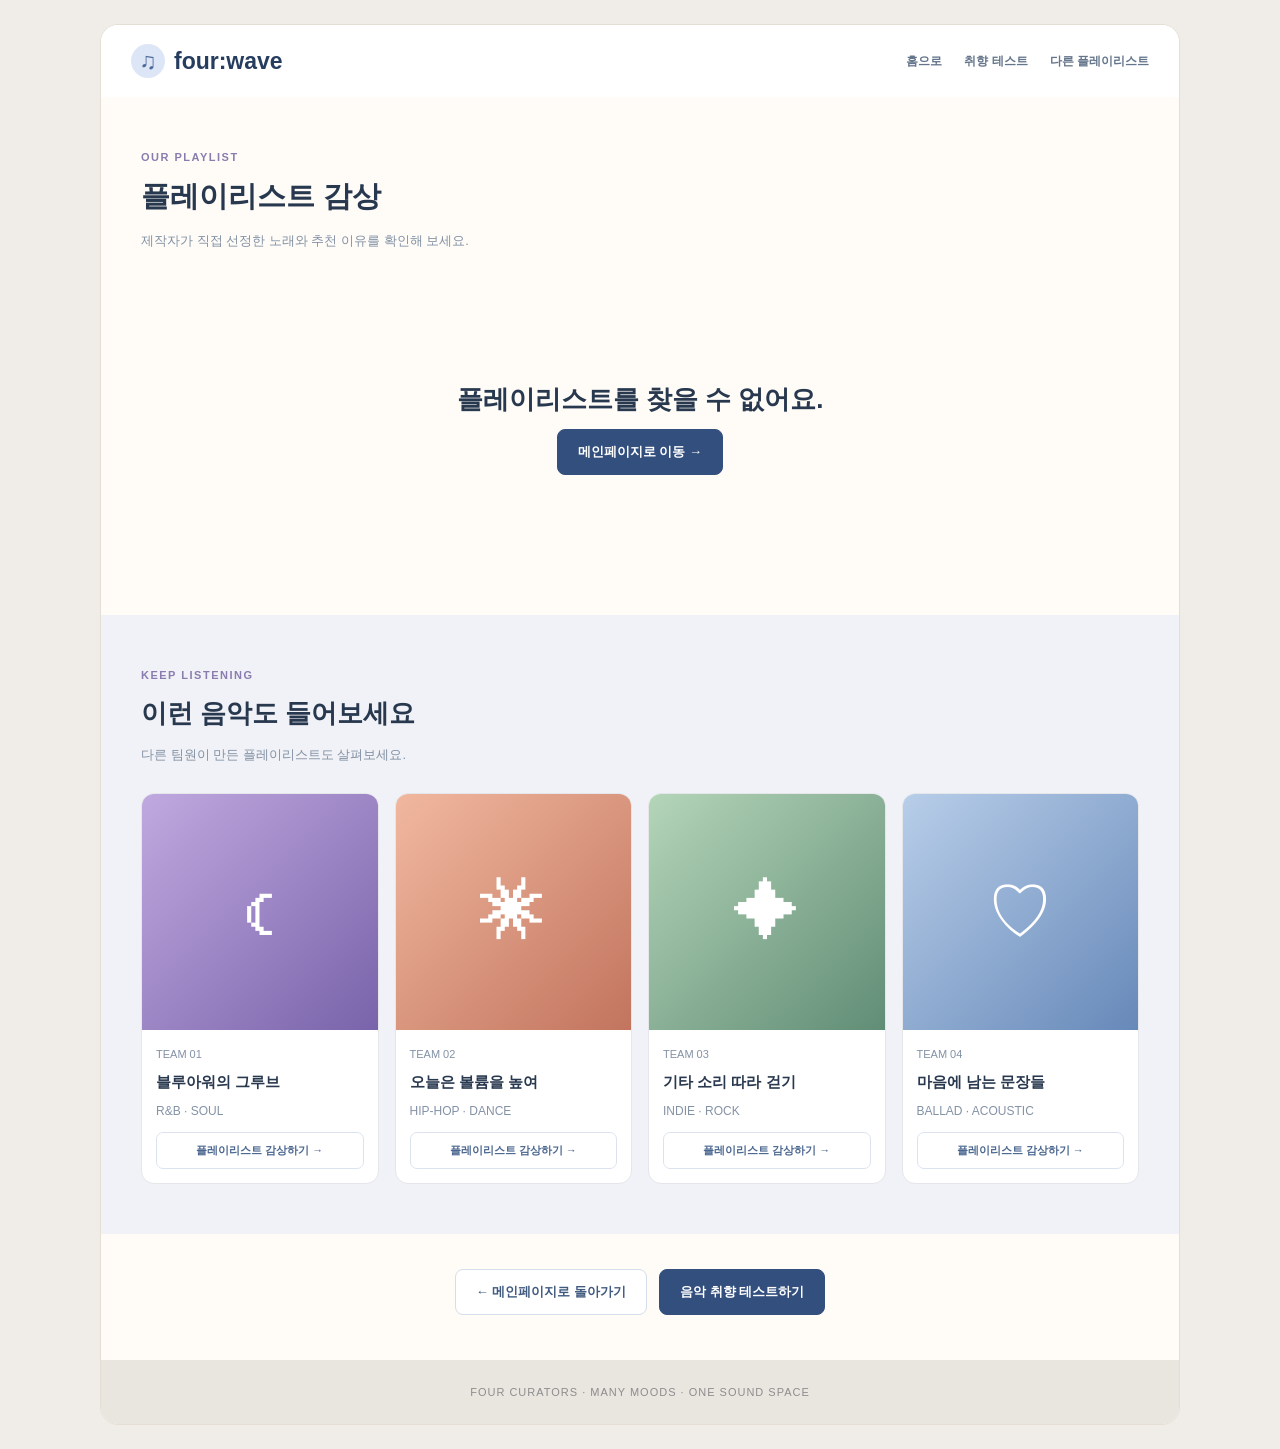
==== playlist.html @ 0650e62f "메인 찐재구성" ====
<!DOCTYPE html>
<html lang="ko">
<head>
  <meta charset="UTF-8">
  <meta name="viewport" content="width=device-width, initial-scale=1.0">
  <title>플레이리스트 감상 | four:wave</title>
  <link rel="stylesheet" href="style.css">
</head>

<body>
<div class="site">

  <header class="header">
    <a href="index.html" class="logo">
      <span class="logo-icon">♫</span> four:wave
    </a>

    <nav>
      <a href="index.html">홈으로</a>
      <a href="quiz.html">취향 테스트</a>
      <a href="#more-playlists">다른 플레이리스트</a>
    </nav>
  </header>

  <main>
    <section class="section detail-page">
      <span class="eyebrow">OUR PLAYLIST</span>

      <h1>플레이리스트 감상</h1>

      <p class="section-desc">
        제작자가 직접 선정한 노래와 추천 이유를 확인해 보세요.
      </p>

      <div id="playlist-content"></div>
    </section>

    <section class="section other-section" id="more-playlists">
      <span class="eyebrow">KEEP LISTENING</span>

      <h2>이런 음악도 들어보세요</h2>

      <p class="section-desc">
        다른 팀원이 만든 플레이리스트도 살펴보세요.
      </p>

      <div class="playlist-grid" id="more-grid"></div>
    </section>

    <div class="center-actions bottom-actions">
      <a href="index.html" class="secondary-btn">
        ← 메인페이지로 돌아가기
      </a>

      <a href="quiz.html" class="primary-btn">
        음악 취향 테스트하기
      </a>
    </div>
  </main>

  <footer>
    FOUR CURATORS · MANY MOODS · ONE SOUND SPACE
  </footer>

</div>

<script src="data.js"></script>
<script>
  const params = new URLSearchParams(window.location.search);
  const playlistId = params.get("id");

  if (!playlistId || !APP.playlists[playlistId]) {
    document.getElementById("playlist-content").innerHTML = `
      <div class="empty-state">
        <h2>플레이리스트를 찾을 수 없어요.</h2>
        <a href="index.html" class="primary-btn">
          메인페이지로 이동 →
        </a>
      </div>
    `;
  } else {
    APP.renderPlaylist(
      document.getElementById("playlist-content"),
      playlistId
    );
  }

  // 다른 플레이리스트는 항상 볼 수 있도록 표시
  APP.renderCards(
    document.getElementById("more-grid"),
    APP.playlists[playlistId] ? playlistId : null
  );
</script>
</body>
</html>
---- style.css ----
/* ========================================
   FOUR:WAVE - COMMON STYLE
======================================== */

/* 1. 기본 설정 */

* {
  box-sizing: border-box;
}

html {
  scroll-behavior: smooth;
}

body {
  margin: 0;
  padding: 24px 16px;
  background: #f0ede8;
  color: #28384e;
  font-family: "Malgun Gothic", "Apple SD Gothic Neo", sans-serif;
}

a {
  color: inherit;
  text-decoration: none;
}

button {
  font-family: inherit;
  cursor: pointer;
}

a:focus-visible,
button:focus-visible {
  outline: 3px solid #8ca3d5;
  outline-offset: 3px;
}

.site {
  max-width: 1080px;
  min-height: 100vh;
  margin: 0 auto;
  border: 1px solid #e4ded5;
  border-radius: 18px;
  background: #fffcf8;
  overflow: hidden;
}


/* 2. 상단 메뉴 */

.header {
  display: flex;
  justify-content: space-between;
  align-items: center;
  gap: 15px;
  padding: 19px 30px;
  background: #ffffff;
}

.logo {
  display: flex;
  align-items: center;
  gap: 9px;
  color: #263d60;
  font-size: 23px;
  font-weight: bold;
}

.logo-icon {
  display: grid;
  place-items: center;
  width: 34px;
  height: 34px;
  border-radius: 50%;
  background: #dce6f7;
  color: #4d6998;
}

.header nav {
  display: flex;
  align-items: center;
  gap: 22px;
}

.header nav a {
  color: #64758b;
  font-size: 12px;
  font-weight: bold;
}

.header nav a:hover {
  color: #334f7e;
}


/* 3. 공통 버튼 */

.primary-btn,
.secondary-btn {
  display: inline-block;
  padding: 13px 20px;
  border-radius: 8px;
  font-size: 13px;
  font-weight: bold;
  text-align: center;
  transition: 0.2s;
}

.primary-btn {
  border: 1px solid #334f7e;
  background: #334f7e;
  color: white;
}

.primary-btn:hover {
  background: #4b6a9e;
  border-color: #4b6a9e;
}

.secondary-btn {
  border: 1px solid #d5deea;
  background: white;
  color: #405a80;
}

.secondary-btn:hover {
  background: #edf2fa;
}

button:disabled {
  opacity: 0.4;
  cursor: not-allowed;
}


/* 4. 메인페이지 비주얼 */

.hero {
  display: grid;
  grid-template-columns: 1.4fr 0.6fr;
  align-items: center;
  gap: 25px;
  padding: 75px 50px;
  background: linear-gradient(120deg, #192a46, #304a76, #596994);
  color: white;
}

.hero-label {
  font-size: 12px;
  color: #c4d2ed;
  letter-spacing: 2px;
  font-weight: bold;
}

.hero h1 {
  margin: 18px 0;
  font-size: 37px;
  line-height: 1.45;
  letter-spacing: -1px;
}

.hero-text p {
  color: #dbe5f5;
  font-size: 14px;
  line-height: 1.9;
}

.hero-btn {
  margin-top: 20px;
  border-color: #e8e6ff;
  background: #e8e6ff;
  color: #263c61;
}

.hero-btn:hover {
  border-color: #d3d1fa;
  background: #d3d1fa;
}


/* 5. LP 레코드 */

.record-area {
  display: grid;
  place-items: center;
}

.record {
  display: grid;
  place-items: center;
  width: 210px;
  height: 210px;
  border: 8px solid #131d30;
  border-radius: 50%;
  background: repeating-radial-gradient(
    circle,
    #18243a 0px,
    #18243a 4px,
    #26344e 5px,
    #18243a 8px
  );
  box-shadow: 14px 18px 32px #10192b66;
}

.record-label {
  display: flex;
  flex-direction: column;
  align-items: center;
  justify-content: center;
  width: 90px;
  height: 90px;
  border-radius: 50%;
  background: #bab2e6;
  color: #293859;
  font-size: 15px;
  line-height: 1.3;
  text-align: center;
  font-weight: bold;
}

.record-label small {
  margin-top: 6px;
  font-size: 9px;
  font-weight: normal;
}


/* 6. 이용 순서 */

.steps {
  display: grid;
  grid-template-columns: repeat(3, 1fr);
  gap: 8px;
  padding: 20px;
  background: #eaf0fa;
  color: #607492;
  font-size: 12px;
  text-align: center;
}

.steps strong {
  margin-right: 7px;
  color: #314b76;
}


/* 7. 테스트 안내 배너 */

.test-promo {
  display: flex;
  align-items: center;
  gap: 25px;
  margin: 35px;
  padding: 28px;
  border-radius: 15px;
  background: #edf0f8;
}

.promo-icon {
  font-size: 46px;
}

.test-promo > div:nth-child(2) {
  flex: 1;
}

.test-promo h2 {
  margin: 8px 0;
  font-size: 21px;
}

.test-promo p {
  color: #708098;
  font-size: 13px;
  line-height: 1.8;
}


/* 8. 공통 섹션 */

.section {
  padding: 50px 40px;
}

.eyebrow {
  color: #8a7caf;
  font-size: 11px;
  font-weight: bold;
  letter-spacing: 1.5px;
}

.section h2 {
  margin: 12px 0;
  font-size: 26px;
  line-height: 1.4;
}

.section-desc {
  margin: 0 0 25px;
  color: #8190a3;
  font-size: 13px;
  line-height: 1.9;
}


/* 9. 플레이리스트 카드 */

.playlist-grid {
  display: grid;
  grid-template-columns: repeat(4, minmax(0, 1fr));
  gap: 16px;
}

.playlist-card {
  display: block;
  overflow: hidden;
  border: 1px solid #e5e6e9;
  border-radius: 13px;
  background: white;
  transition: transform 0.2s, box-shadow 0.2s;
}

.playlist-card:hover {
  transform: translateY(-5px);
  box-shadow: 0 8px 20px #26364a1a;
}

.playlist-cover {
  display: grid;
  place-items: center;
  aspect-ratio: 1 / 1;
  font-size: 66px;
}

.playlist-card-body {
  padding: 14px;
}

.playlist-card-body small {
  color: #8492a6;
  font-size: 11px;
}

.playlist-card-body h3 {
  margin: 9px 0;
  font-size: 15px;
  line-height: 1.4;
}

.playlist-card-body p {
  color: #8492a6;
  font-size: 12px;
}

.card-link {
  display: block;
  margin-top: 14px;
  padding: 10px 6px;
  border: 1px solid #dbe3ef;
  border-radius: 7px;
  color: #4a668f;
  font-size: 11px;
  font-weight: bold;
  text-align: center;
}

.playlist-card:hover .card-link {
  background: #edf2fa;
}


/* 10. 장르별 색상 */

.cover-groove {
  background: linear-gradient(135deg, #c0a9df, #7963aa);
  color: white;
}

.cover-beat {
  background: linear-gradient(135deg, #f1b89f, #c2745e);
  color: white;
}

.cover-band {
  background: linear-gradient(135deg, #b4d5b8, #618d76);
  color: white;
}

.cover-mellow {
  background: linear-gradient(135deg, #b8cee9, #6789b9);
  color: white;
}


/* 11. 팀원 소개 */

.members-section {
  background: #f3f0eb;
}

.member-grid {
  display: grid;
  grid-template-columns: repeat(4, 1fr);
  gap: 15px;
}

.member-card {
  display: flex;
  flex-direction: column;
  align-items: center;
  gap: 8px;
  padding: 23px 12px;
  border: 1px solid #e6e2dc;
  border-radius: 12px;
  background: white;
}

.member-avatar {
  display: grid;
  place-items: center;
  width: 76px;
  height: 76px;
  margin-bottom: 6px;
  border-radius: 50%;
  font-size: 35px;
}

.member-card strong {
  font-size: 14px;
}

.member-card small {
  color: #8b96a5;
  font-size: 11px;
}


/* ========================================
   QUIZ PAGE
======================================== */

/* 12. 테스트 페이지 전체 */

.quiz-page {
  min-height: 650px;
  padding: 65px 30px;
  background: #f5f6fa;
}

.page-heading {
  margin-bottom: 30px;
  text-align: center;
}

.page-heading h1 {
  margin: 14px 0;
  font-size: 30px;
}

.page-heading p {
  color: #8290a1;
  font-size: 14px;
}

.quiz-panel {
  max-width: 750px;
  margin: 0 auto;
  padding: 35px;
  border: 1px solid #e2e7f0;
  border-radius: 17px;
  background: white;
  box-shadow: 0 8px 24px #2539530a;
}


/* 13. 테스트 진행 상태 */

.question-header {
  display: flex;
  justify-content: space-between;
  color: #7486a2;
  font-size: 12px;
  font-weight: bold;
}

.progress-bar {
  height: 7px;
  margin: 13px 0 30px;
  border-radius: 20px;
  background: #e8ecf3;
  overflow: hidden;
}

.progress-fill {
  width: 0;
  height: 100%;
  border-radius: 20px;
  background: #7892c5;
  transition: width 0.2s;
}

#question-title {
  margin: 10px 0 28px;
  font-size: 22px;
  line-height: 1.5;
}


/* 14. 테스트 선택지 */

.answer-grid {
  display: grid;
  grid-template-columns: repeat(2, 1fr);
  gap: 12px;
}

.answer-option {
  min-height: 70px;
  padding: 17px;
  border: 1px solid #dfe5ed;
  border-radius: 10px;
  background: #fafcff;
  color: #40536b;
  font-size: 14px;
  line-height: 1.6;
  text-align: left;
  transition: 0.2s;
}

.answer-option:hover {
  border-color: #91a6d0;
  background: #f0f4fc;
}

.answer-option.selected {
  border: 2px solid #637fb6;
  background: #e9f0fb;
  font-weight: bold;
}

.question-actions {
  display: flex;
  justify-content: space-between;
  gap: 12px;
  margin-top: 32px;
}

.quiz-note {
  margin-top: 25px;
  color: #9aa6b5;
  font-size: 12px;
  text-align: center;
}


/* ========================================
   RESULT PAGE
======================================== */

/* 15. 테스트 결과 배너 */

.result-page {
  background: #fffcf8;
}

.result-banner {
  padding: 60px 30px;
  background: linear-gradient(135deg, #233753, #455c87);
  color: white;
  text-align: center;
}

.result-emoji {
  margin-bottom: 12px;
  font-size: 48px;
}

.result-label {
  color: #c4d0ec;
  font-size: 12px;
  letter-spacing: 2px;
  font-weight: bold;
}

.result-banner h1 {
  margin: 14px 0 8px;
  font-size: 38px;
}

.result-genre {
  color: #cbd7ed;
  font-size: 14px;
}

.result-banner p {
  max-width: 550px;
  margin: 24px auto;
  color: #edf3ff;
  font-size: 14px;
  line-height: 1.9;
}

.result-keywords {
  display: flex;
  justify-content: center;
  flex-wrap: wrap;
  gap: 9px;
}

.result-keywords span {
  padding: 8px 13px;
  border-radius: 20px;
  background: #ffffff22;
  font-size: 12px;
}

.result-content {
  max-width: 950px;
  margin: 0 auto;
}

.result-actions,
.center-actions {
  display: flex;
  justify-content: center;
  align-items: center;
  flex-wrap: wrap;
  gap: 12px;
  margin-top: 35px;
}

.other-section {
  background: #f1f2f7;
}


/* ========================================
   PLAYLIST DETAIL / PLAYER
======================================== */

/* 16. 플레이리스트 상세 콘텐츠 */

.playlist-feature {
  padding: 25px;
  border: 1px solid #e2e7f0;
  border-radius: 15px;
  background: #ffffff;
}

.playlist-feature-top {
  display: flex;
  align-items: center;
  gap: 25px;
}

.large-cover {
  display: grid;
  place-items: center;
  width: 170px;
  height: 170px;
  flex-shrink: 0;
  border-radius: 13px;
  font-size: 72px;
}

.feature-info {
  min-width: 0;
  flex: 1;
}

.feature-info h2 {
  margin: 10px 0;
  font-size: 25px;
}

.feature-info p {
  color: #6f7f93;
  font-size: 13px;
  line-height: 1.9;
}

.tag-row {
  display: flex;
  flex-wrap: wrap;
  gap: 7px;
  margin-top: 14px;
}

.tag-row span {
  padding: 7px 11px;
  border-radius: 20px;
  background: #ebf0f8;
  color: #607697;
  font-size: 11px;
}


/* 17. 음악 재생 */

.music-player {
  display: block;
  width: 100%;
  aspect-ratio: 16 / 9;
  margin-top: 25px;
  border: none;
  border-radius: 12px;
}

.player-placeholder {
  margin-top: 25px;
  padding: 35px 15px;
  border-radius: 12px;
  background: linear-gradient(120deg, #283f65, #50658e);
  color: white;
  text-align: center;
}

.player-placeholder div {
  font-size: 42px;
  margin-bottom: 10px;
}

.player-placeholder strong {
  font-size: 16px;
}

.player-placeholder p {
  color: #dbe5f5;
  font-size: 12px;
  line-height: 1.9;
}


/* 18. 수록곡 목록 */

.track-section {
  margin-top: 30px;
}

.track-heading {
  display: flex;
  justify-content: space-between;
  align-items: center;
  padding-bottom: 15px;
  border-bottom: 1px solid #e7eaf0;
}

.track-heading h3 {
  margin: 0;
  font-size: 18px;
}

.track-heading span {
  color: #8b97aa;
  font-size: 12px;
}

.track-list {
  margin: 0;
  padding: 0;
  list-style: none;
}

.track-row {
  display: flex;
  align-items: center;
  gap: 14px;
  padding: 15px 4px;
  border-bottom: 1px solid #edf0f4;
}

.track-number {
  width: 24px;
  color: #98a4b4;
  font-size: 12px;
}

.track-art {
  display: grid;
  place-items: center;
  width: 43px;
  height: 43px;
  flex-shrink: 0;
  border-radius: 8px;
  background: #e6edf8;
  color: #6881aa;
  font-size: 20px;
}

.track-info {
  display: flex;
  flex-direction: column;
  gap: 6px;
  min-width: 0;
  flex: 1;
}

.track-info strong {
  font-size: 13px;
  overflow-wrap: anywhere;
}

.track-info small {
  color: #8b98a9;
  font-size: 12px;
}

.listen-link {
  padding: 9px 13px;
  border-radius: 7px;
  background: #e4ebf6;
  color: #405f8c;
  font-size: 12px;
  font-weight: bold;
  white-space: nowrap;
}

.listen-link:hover {
  background: #d2dff0;
}

.not-ready {
  color: #9aa5b4;
  font-size: 11px;
  white-space: nowrap;
}


/* 19. 개별 플레이리스트 페이지 */

.detail-page h1 {
  margin: 12px 0;
  font-size: 29px;
}

.bottom-actions {
  padding: 0 20px 45px;
}

.empty-state {
  padding: 90px 20px;
  text-align: center;
}

.empty-state h1 {
  font-size: 25px;
}

.empty-state p {
  margin: 15px 0 25px;
  color: #8190a3;
}


/* 20. 하단 */

footer {
  padding: 26px 15px;
  background: #e9e5df;
  color: #8d8c8e;
  font-size: 11px;
  text-align: center;
  letter-spacing: 1px;
}


/* ========================================
   RESPONSIVE DESIGN
======================================== */

/* 21. 태블릿 */

@media (max-width: 850px) {

  .hero {
    padding: 55px 30px;
  }

  .hero h1 {
    font-size: 30px;
  }

  .record {
    width: 160px;
    height: 160px;
  }

  .record-label {
    width: 74px;
    height: 74px;
    font-size: 12px;
  }

  .playlist-grid,
  .member-grid {
    grid-template-columns: repeat(2, minmax(0, 1fr));
  }

  .test-promo {
    flex-wrap: wrap;
  }

  .section {
    padding: 45px 25px;
  }
}


/* 22. 모바일 */

@media (max-width: 550px) {

  body {
    padding: 0;
  }

  .site {
    border: none;
    border-radius: 0;
  }

  .header {
    flex-direction: column;
    padding: 18px 12px;
  }

  .header nav {
    gap: 15px;
  }

  .header nav a {
    font-size: 11px;
  }

  .hero {
    grid-template-columns: 1fr;
    padding: 48px 25px;
  }

  .hero h1 {
    font-size: 28px;
  }

  .record-area {
    display: none;
  }

  .steps {
    padding: 16px 5px;
    font-size: 10px;
  }

  .steps strong {
    display: block;
    margin: 0 0 5px;
  }

  .test-promo {
    flex-direction: column;
    align-items: flex-start;
    gap: 12px;
    margin: 18px;
    padding: 23px;
  }

  .section {
    padding: 35px 18px;
  }

  .section h2 {
    font-size: 22px;
  }

  .playlist-grid {
    gap: 11px;
  }

  .playlist-cover {
    font-size: 50px;
  }

  .playlist-card-body {
    padding: 11px;
  }

  .playlist-card-body h3 {
    font-size: 13px;
  }

  .member-grid {
    gap: 9px;
  }

  .quiz-page {
    min-height: 570px;
    padding: 40px 15px;
  }

  .page-heading h1 {
    font-size: 25px;
  }

  .quiz-panel {
    padding: 22px 16px;
  }

  #question-title {
    font-size: 19px;
  }

  .answer-grid {
    grid-template-columns: 1fr;
  }

  .answer-option {
    min-height: 58px;
    padding: 14px;
    font-size: 13px;
  }

  .question-actions {
    gap: 8px;
  }

  .result-banner {
    padding: 45px 20px;
  }

  .result-banner h1 {
    font-size: 30px;
  }

  .playlist-feature {
    padding: 15px;
  }

  .playlist-feature-top {
    flex-direction: column;
    align-items: flex-start;
  }

  .large-cover {
    width: 135px;
    height: 135px;
    font-size: 55px;
  }

  .feature-info h2 {
    font-size: 22px;
  }

  .track-row {
    gap: 9px;
  }

  .track-art {
    width: 36px;
    height: 36px;
  }

  .result-actions {
    flex-direction: column;
  }
}
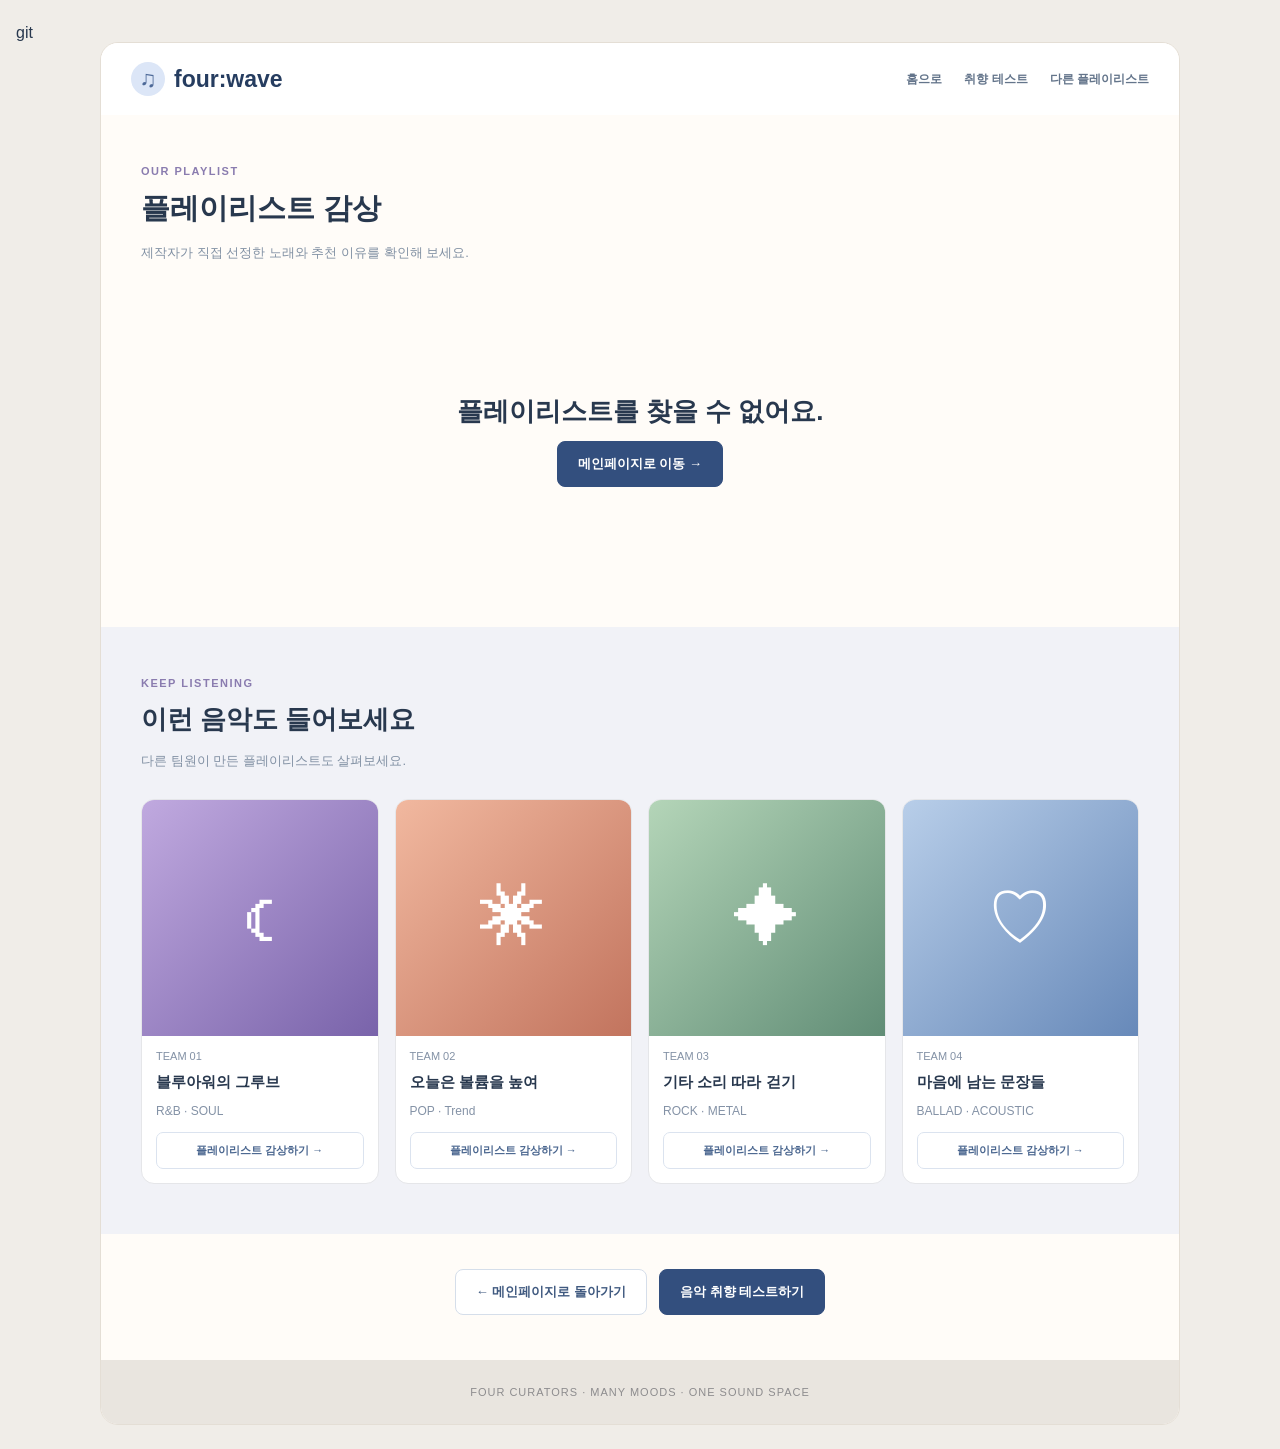
==== commit ca713bb6: "곡 개수 추가" ====
--- a/playlist.html
+++ b/playlist.html
@@ -1,4 +1,4 @@
-
+git
 <!DOCTYPE html>
 <html lang="ko">
 <head>
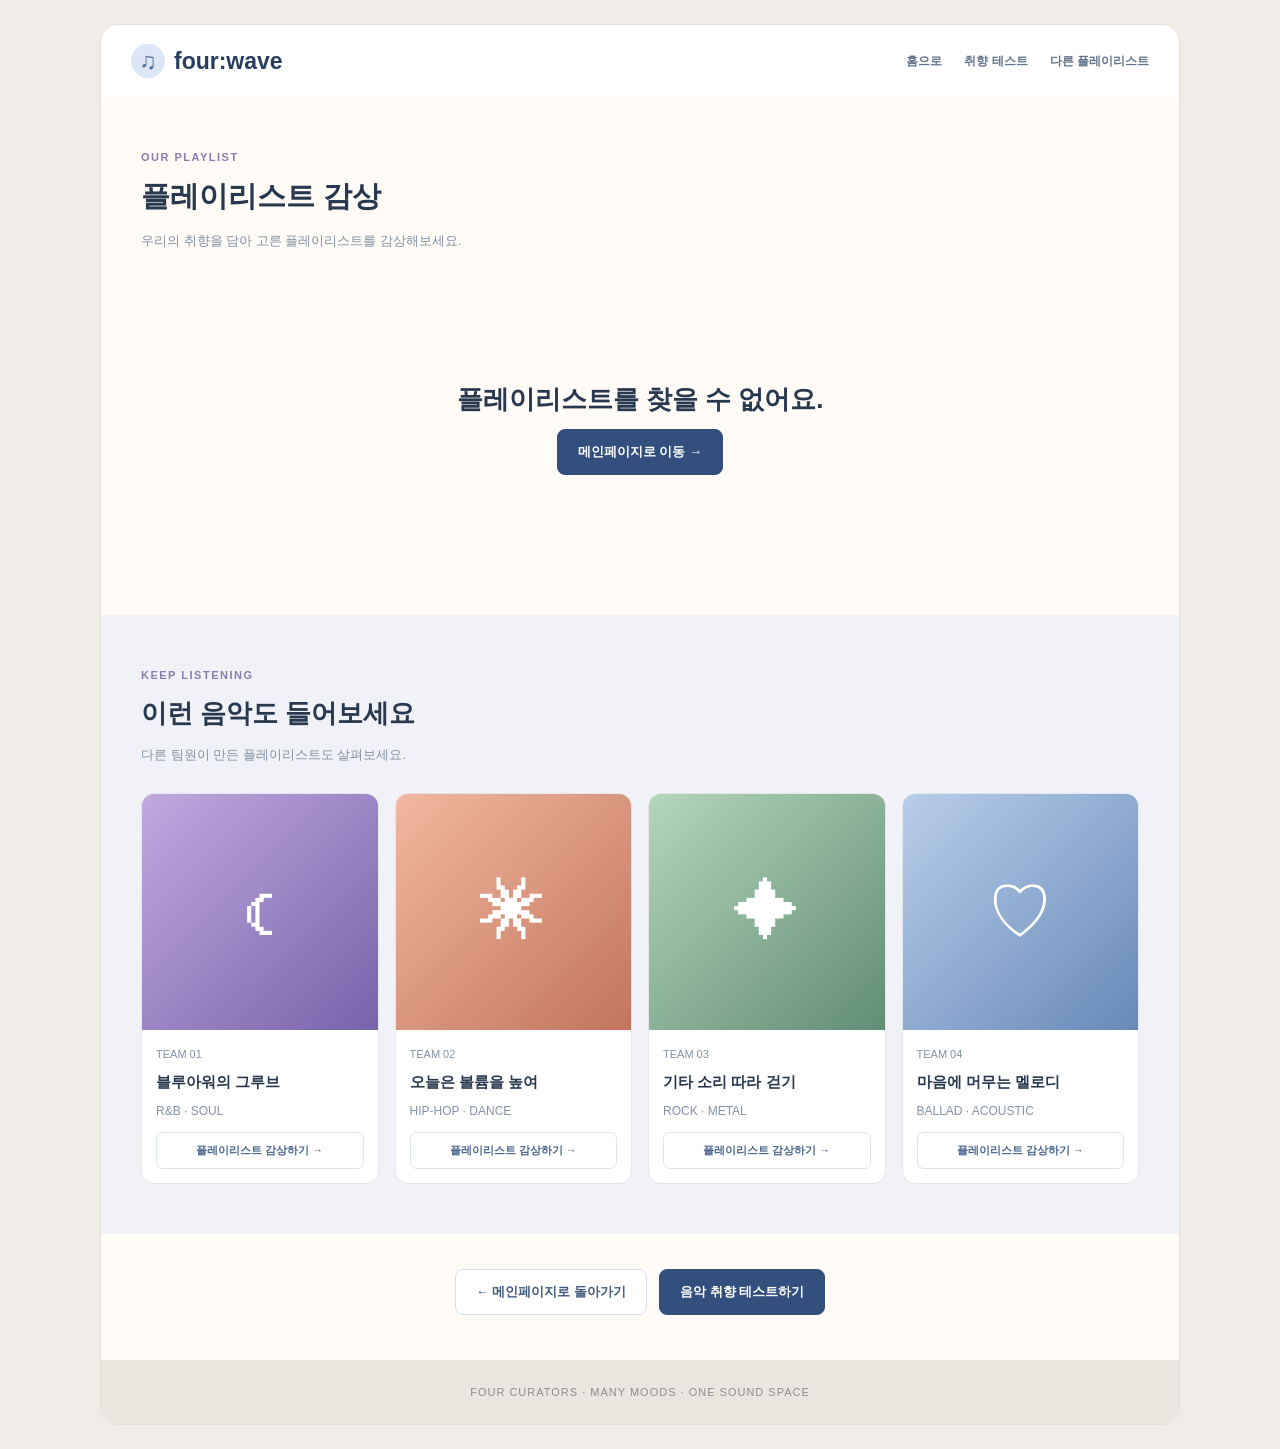
==== commit dedad244: "문구 수정" ====
--- a/playlist.html
+++ b/playlist.html
@@ -1,4 +1,4 @@
-git
+
 <!DOCTYPE html>
 <html lang="ko">
 <head>
@@ -30,7 +30,7 @@
       <h1>플레이리스트 감상</h1>
 
       <p class="section-desc">
-        제작자가 직접 선정한 노래와 추천 이유를 확인해 보세요.
+      우리의 취향을 담아 고른 플레이리스트를 감상해보세요. 
       </p>
 
       <div id="playlist-content"></div>
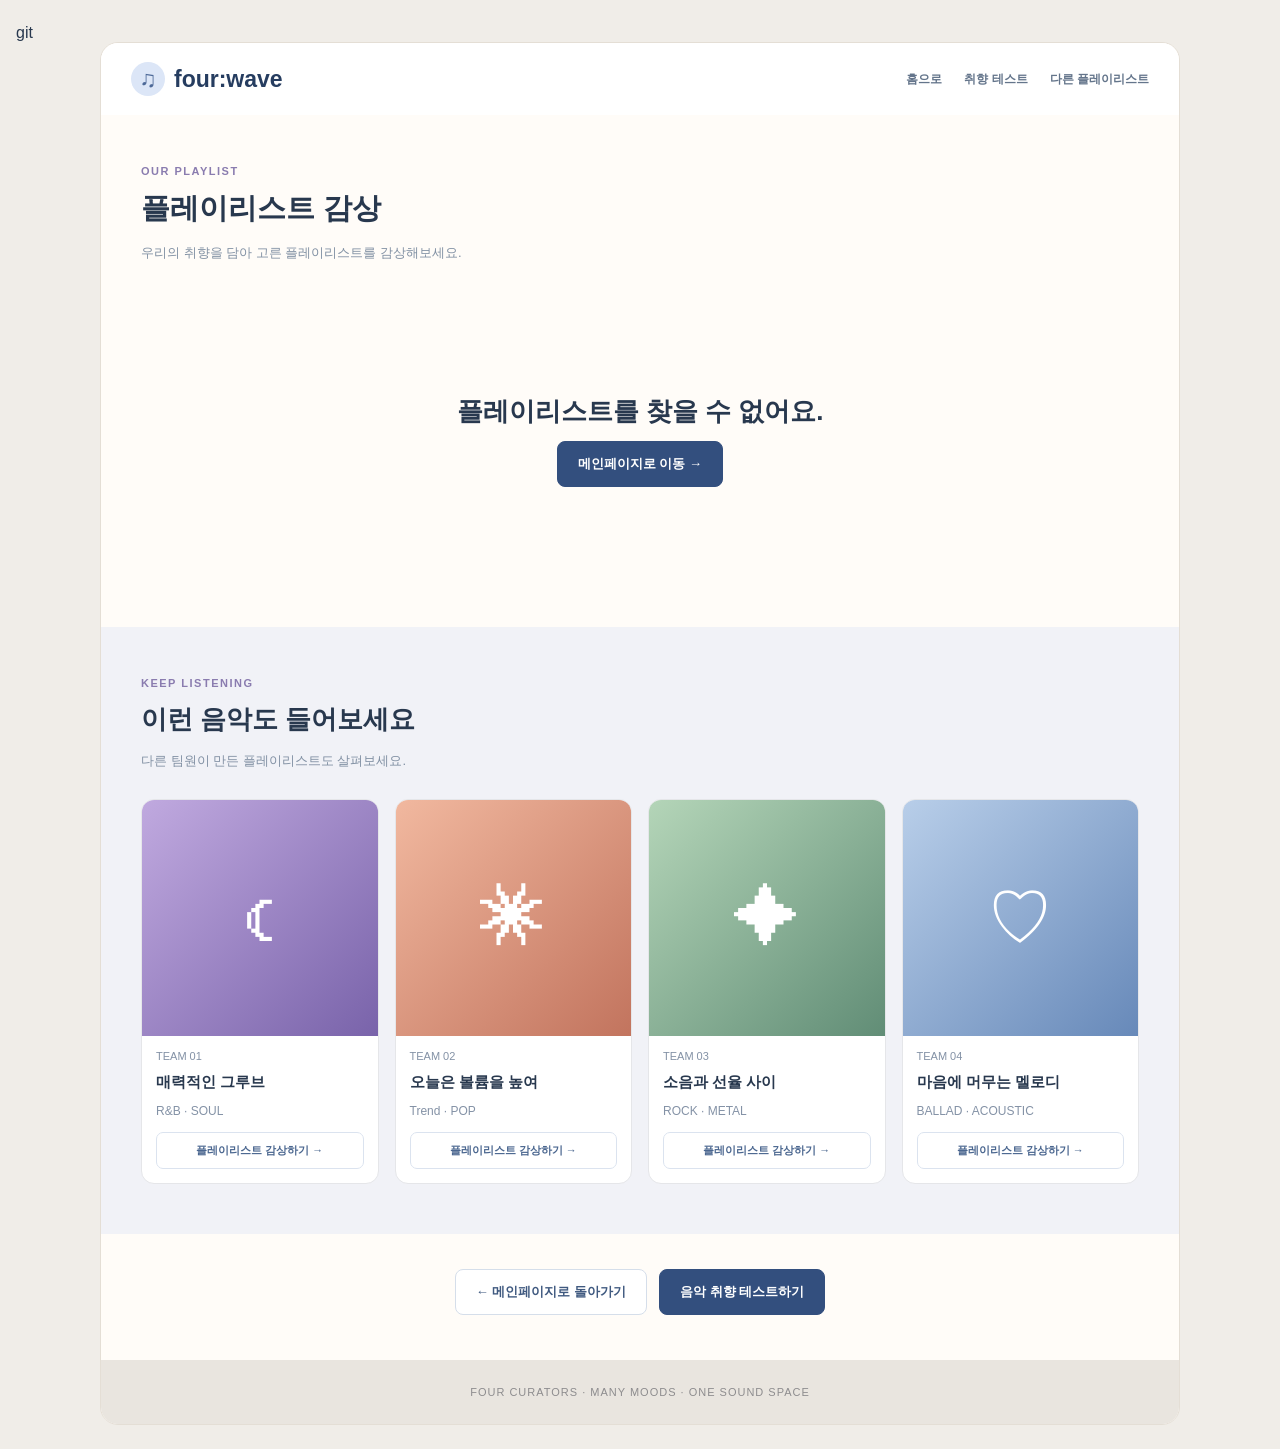
==== commit 5df8d42a: "Merge pull request #30 from onra7021/yoon 문구 수정" ====
--- a/playlist.html
+++ b/playlist.html
@@ -1,4 +1,4 @@
-
+git
 <!DOCTYPE html>
 <html lang="ko">
 <head>
